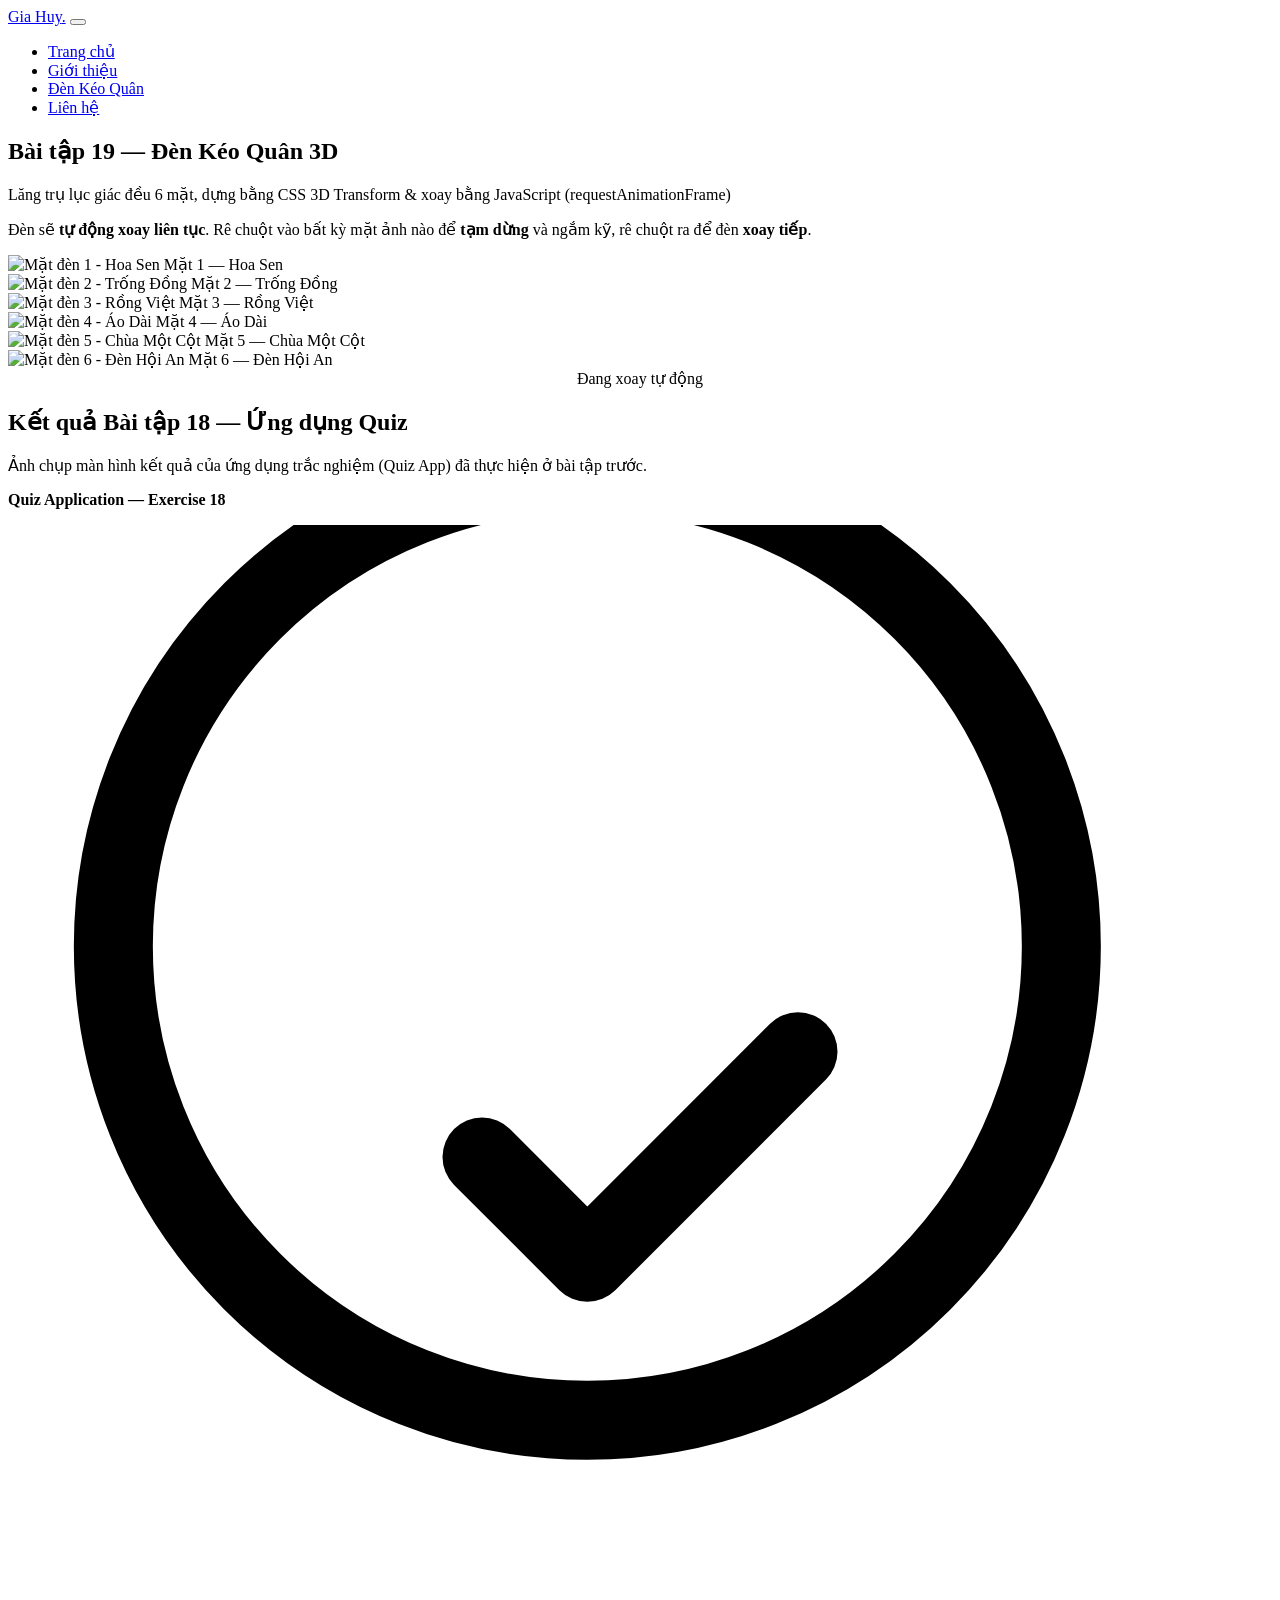
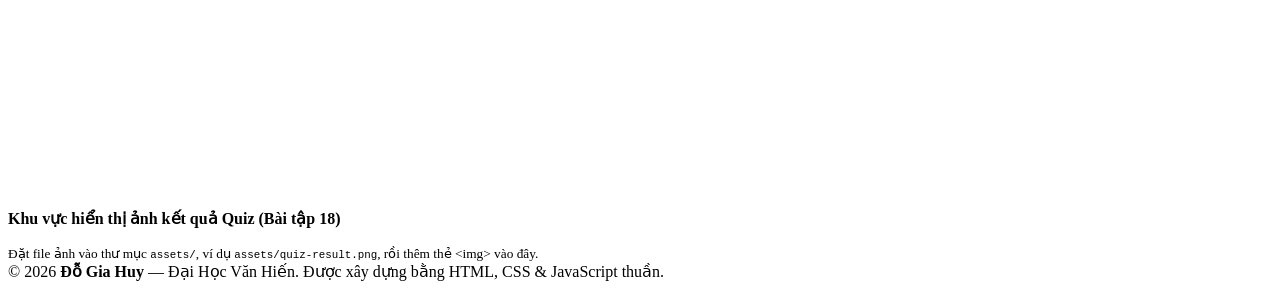
==== den-keo-quan.html @ ddbcc896 "Portfolio + Bai tap 19 Den Keo Quan 3D" ====
<!DOCTYPE html>
<html lang="vi">
<head>
  <meta charset="UTF-8" />
  <meta name="viewport" content="width=device-width, initial-scale=1.0" />
  <title>Đèn Kéo Quân 3D — Bài tập 19 | Đỗ Gia Huy</title>
  <meta
    name="description"
    content="Mô phỏng đèn kéo quân 3D dạng lăng trụ lục giác bằng CSS 3D Transform - Bài tập giữa kỳ 19."
  />

  <link rel="preconnect" href="https://fonts.googleapis.com" />
  <link
    href="https://fonts.googleapis.com/css2?family=Inter:wght@400;500;600;700;800&display=swap"
    rel="stylesheet"
  />
  <link rel="stylesheet" href="css/style.css" />
</head>
<body>
  <!-- ======================= NAVBAR (Bài tập 17.3) ======================= -->
  <header class="navbar">
    <div class="container">
      <a href="index.html" class="navbar__brand">Gia Huy<span>.</span></a>

      <button class="navbar__toggle" aria-label="Mở menu điều hướng" aria-expanded="false">
        <span></span>
        <span></span>
        <span></span>
      </button>

      <nav>
        <ul class="navbar__menu">
          <li><a href="index.html">Trang chủ</a></li>
          <li><a href="about.html">Giới thiệu</a></li>
          <li><a href="den-keo-quan.html" class="is-current">Đèn Kéo Quân</a></li>
          <li><a href="contact.html">Liên hệ</a></li>
        </ul>
      </nav>
    </div>
  </header>

  <!-- ======================= PAGE HEADER ======================= -->
  <section class="page-header">
    <div class="container">
      <h1>Bài tập 19 — Đèn Kéo Quân 3D</h1>
      <p>
        Lăng trụ lục giác đều 6 mặt, dựng bằng CSS 3D Transform &amp; xoay
        bằng JavaScript (requestAnimationFrame)
      </p>
    </div>
  </section>

  <!-- ======================= KHU VỰC MÔ PHỎNG ĐÈN KÉO QUÂN ======================= -->
  <section class="section">
    <div class="container">
      <p class="lantern-hint">
        Đèn sẽ <strong>tự động xoay liên tục</strong>. Rê chuột vào bất kỳ mặt
        ảnh nào để <strong>tạm dừng</strong> và ngắm kỹ, rê chuột ra để đèn
        <strong>xoay tiếp</strong>.
      </p>

      <!-- .lantern-stage thiết lập perspective tạo chiều sâu 3D -->
      <div class="lantern-stage">
        <!-- .lantern là khối transform-style: preserve-3d, được JS xoay quanh trục Y -->
        <div class="lantern" id="lantern">
          <div class="lantern__face">
            <img src="assets/lantern-1.svg" alt="Mặt đèn 1 - Hoa Sen" />
            <span>Mặt 1 — Hoa Sen</span>
          </div>
          <div class="lantern__face">
            <img src="assets/lantern-2.svg" alt="Mặt đèn 2 - Trống Đồng" />
            <span>Mặt 2 — Trống Đồng</span>
          </div>
          <div class="lantern__face">
            <img src="assets/lantern-3.svg" alt="Mặt đèn 3 - Rồng Việt" />
            <span>Mặt 3 — Rồng Việt</span>
          </div>
          <div class="lantern__face">
            <img src="assets/lantern-4.svg" alt="Mặt đèn 4 - Áo Dài" />
            <span>Mặt 4 — Áo Dài</span>
          </div>
          <div class="lantern__face">
            <img src="assets/lantern-5.svg" alt="Mặt đèn 5 - Chùa Một Cột" />
            <span>Mặt 5 — Chùa Một Cột</span>
          </div>
          <div class="lantern__face">
            <img src="assets/lantern-6.svg" alt="Mặt đèn 6 - Đèn Hội An" />
            <span>Mặt 6 — Đèn Hội An</span>
          </div>
        </div>
      </div>

      <div style="text-align: center;">
        <div class="lantern-status">
          <span class="lantern-status__dot"></span>
          <span class="lantern-status__text">Đang xoay tự động</span>
        </div>
      </div>

      <!-- Gợi ý: 6 ảnh trên là placeholder SVG trong /assets — chỉ cần thay
           đường dẫn src bằng ảnh thật của bạn (jpg/png) là xong. -->
    </div>
  </section>

  <!-- ======================= KHU VỰC MINH HOẠ BÀI TẬP 18 — QUIZ APP ======================= -->
  <section class="section" style="padding-top: 0;">
    <div class="container">
      <h2 class="section-title">Kết quả Bài tập 18 — Ứng dụng Quiz</h2>
      <p class="section-subtitle">
        Ảnh chụp màn hình kết quả của ứng dụng trắc nghiệm (Quiz App) đã thực
        hiện ở bài tập trước.
      </p>

      <div class="quiz-showcase">
        <p>
          <strong>Quiz Application — Exercise 18</strong>
        </p>

        <!--
          PLACEHOLDER ẢNH CHỤP KẾT QUẢ QUIZ:
          Thay khối <div class="quiz-showcase__frame"> bên dưới bằng:
            <div class="quiz-showcase__frame has-image">
              <img src="assets/quiz-result.png" alt="Kết quả Quiz - Bài tập 18" />
            </div>
          khi bạn đã có ảnh chụp màn hình thật.
        -->
        <div class="quiz-showcase__frame">
          <svg viewBox="0 0 24 24" fill="none" xmlns="http://www.w3.org/2000/svg">
            <path
              d="M9 12l2 2 4-4m5-2a9 9 0 11-18 0 9 9 0 0118 0z"
              stroke="currentColor"
              stroke-width="1.5"
              stroke-linecap="round"
              stroke-linejoin="round"
            />
          </svg>
          <p><strong>Khu vực hiển thị ảnh kết quả Quiz (Bài tập 18)</strong></p>
          <small>
            Đặt file ảnh vào thư mục <code>assets/</code>, ví dụ
            <code>assets/quiz-result.png</code>, rồi thêm thẻ
            &lt;img&gt; vào đây.
          </small>
        </div>
      </div>
    </div>
  </section>

  <!-- ======================= FOOTER ======================= -->
  <footer class="footer">
    <div class="container">
      &copy; 2026 <strong>Đỗ Gia Huy</strong> — Đại Học Văn Hiến. Được xây
      dựng bằng HTML, CSS &amp; JavaScript thuần.
    </div>
  </footer>

  <script src="js/script.js"></script>
</body>
</html>
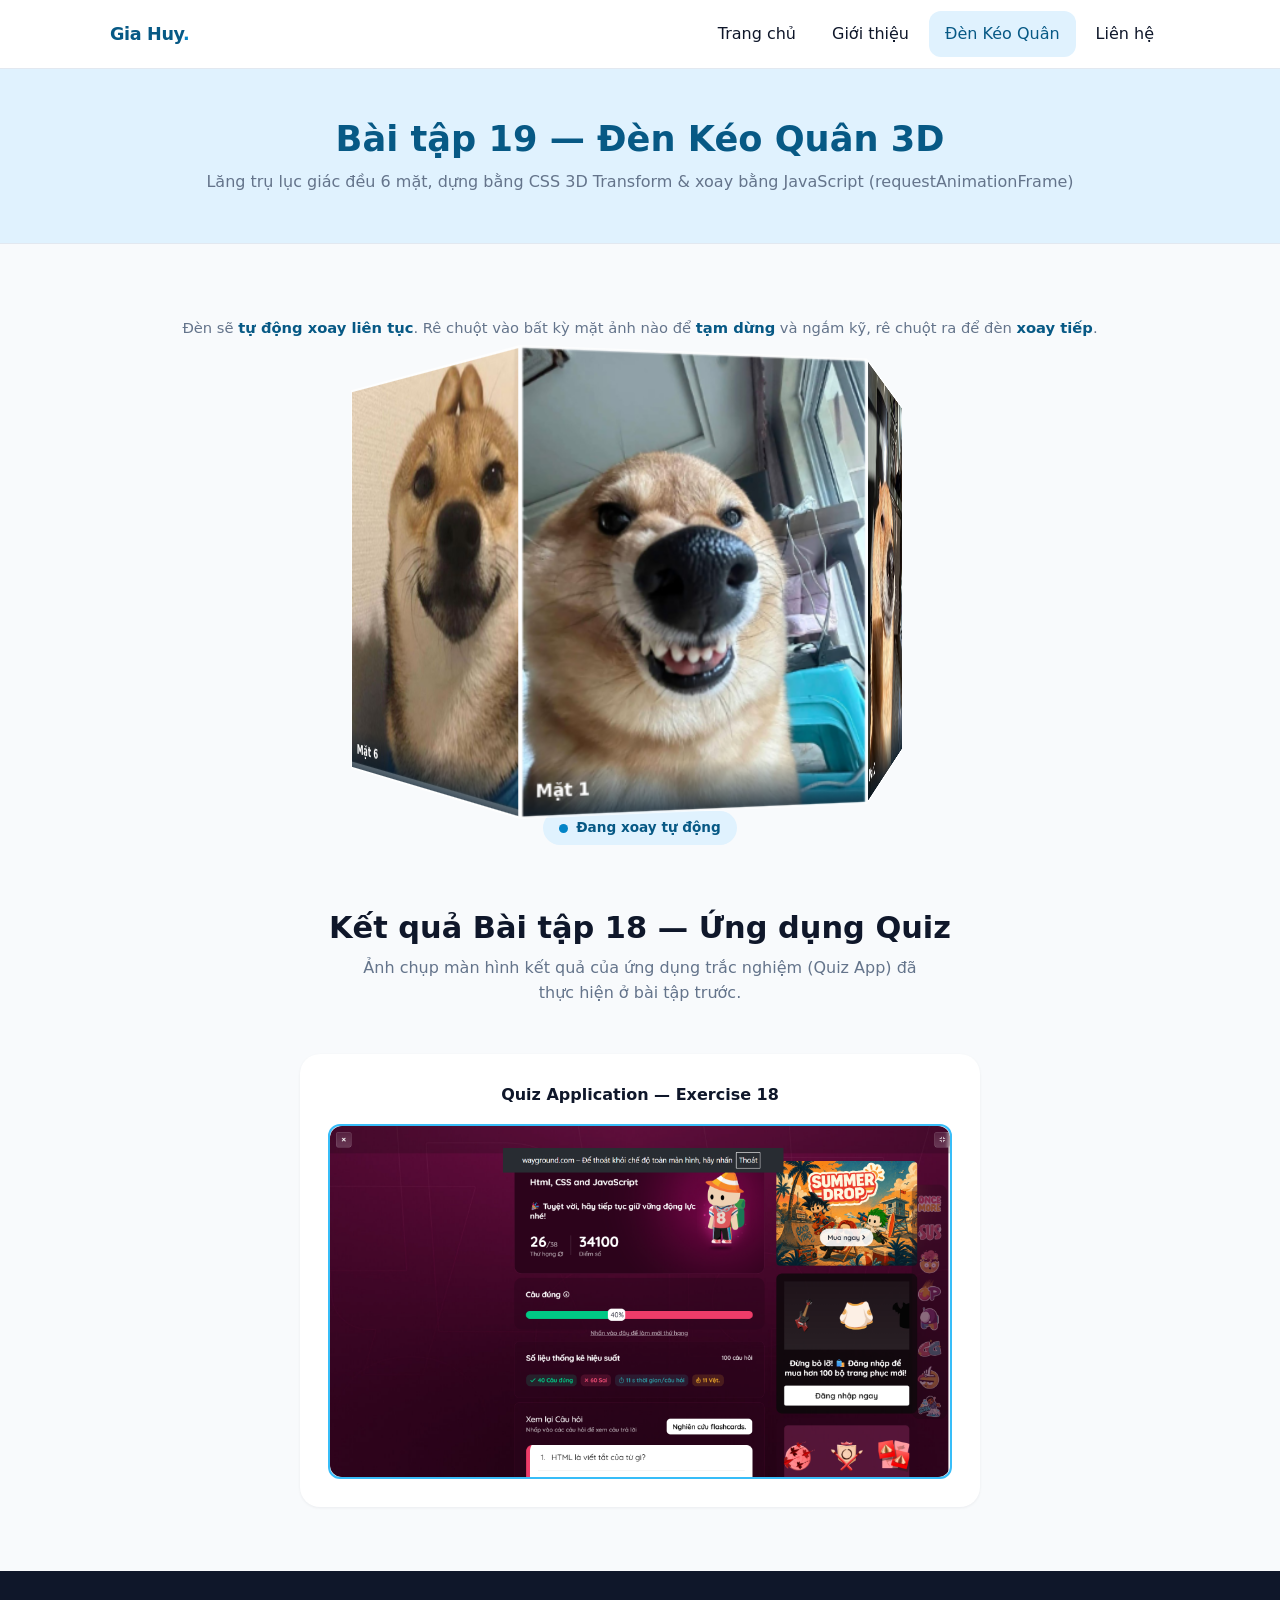
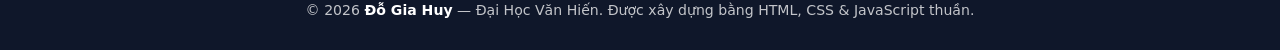
==== commit 8881cfd9: "fix: doi duong dan anh tu assets sang images" ====
--- a/den-keo-quan.html
+++ b/den-keo-quan.html
@@ -64,28 +64,28 @@
         <!-- .lantern là khối transform-style: preserve-3d, được JS xoay quanh trục Y -->
         <div class="lantern" id="lantern">
           <div class="lantern__face">
-            <img src="assets/lantern-1.svg" alt="Mặt đèn 1 - Hoa Sen" />
-            <span>Mặt 1 — Hoa Sen</span>
+            <img src="images/mat1.jpg" alt="Mặt đèn 1" />
+            <span>Mặt 1</span>
           </div>
           <div class="lantern__face">
-            <img src="assets/lantern-2.svg" alt="Mặt đèn 2 - Trống Đồng" />
-            <span>Mặt 2 — Trống Đồng</span>
+            <img src="images/mat2.jpg" alt="Mặt đèn 2" />
+            <span>Mặt 2</span>
           </div>
           <div class="lantern__face">
-            <img src="assets/lantern-3.svg" alt="Mặt đèn 3 - Rồng Việt" />
-            <span>Mặt 3 — Rồng Việt</span>
+             <img src="images/mat3.jpg" alt="Mặt đèn 3" />
+             <span>Mặt 3</span>
           </div>
           <div class="lantern__face">
-            <img src="assets/lantern-4.svg" alt="Mặt đèn 4 - Áo Dài" />
-            <span>Mặt 4 — Áo Dài</span>
+             <img src="images/mat4.jpg" alt="Mặt đèn 4" />
+             <span>Mặt 4</span>
           </div>
           <div class="lantern__face">
-            <img src="assets/lantern-5.svg" alt="Mặt đèn 5 - Chùa Một Cột" />
-            <span>Mặt 5 — Chùa Một Cột</span>
+             <img src="images/mat5.jpg" alt="Mặt đèn 5" />
+             <span>Mặt 5</span>
           </div>
           <div class="lantern__face">
-            <img src="assets/lantern-6.svg" alt="Mặt đèn 6 - Đèn Hội An" />
-            <span>Mặt 6 — Đèn Hội An</span>
+             <img src="images/mat6.jpg" alt="Mặt đèn 6" />
+             <span>Mặt 6</span>
           </div>
         </div>
       </div>
@@ -97,8 +97,7 @@
         </div>
       </div>
 
-      <!-- Gợi ý: 6 ảnh trên là placeholder SVG trong /assets — chỉ cần thay
-           đường dẫn src bằng ảnh thật của bạn (jpg/png) là xong. -->
+    
     </div>
   </section>
 
@@ -120,26 +119,12 @@
           PLACEHOLDER ẢNH CHỤP KẾT QUẢ QUIZ:
           Thay khối <div class="quiz-showcase__frame"> bên dưới bằng:
             <div class="quiz-showcase__frame has-image">
-              <img src="assets/quiz-result.png" alt="Kết quả Quiz - Bài tập 18" />
+              <img src="images/quiz-result.png" alt="Kết quả Quiz - Bài tập 18" />
             </div>
           khi bạn đã có ảnh chụp màn hình thật.
         -->
-        <div class="quiz-showcase__frame">
-          <svg viewBox="0 0 24 24" fill="none" xmlns="http://www.w3.org/2000/svg">
-            <path
-              d="M9 12l2 2 4-4m5-2a9 9 0 11-18 0 9 9 0 0118 0z"
-              stroke="currentColor"
-              stroke-width="1.5"
-              stroke-linecap="round"
-              stroke-linejoin="round"
-            />
-          </svg>
-          <p><strong>Khu vực hiển thị ảnh kết quả Quiz (Bài tập 18)</strong></p>
-          <small>
-            Đặt file ảnh vào thư mục <code>assets/</code>, ví dụ
-            <code>assets/quiz-result.png</code>, rồi thêm thẻ
-            &lt;img&gt; vào đây.
-          </small>
+        <div class="quiz-showcase__frame has-image">
+        <img src="images/quiz-result.png" alt="Kết quả Quiz - Bài tập 18" />
         </div>
       </div>
     </div>
--- a/css/style.css
+++ b/css/style.css
@@ -0,0 +1,634 @@
+/*1. CSS VARIABLES — BẢNG MÀU & BIẾN DÙNG CHUNG*/
+:root {
+  /* Bảng màu chính */
+  --color-primary: #0284c7;       
+  --color-primary-dark: #075985;   
+  --color-primary-light: #38bdf8;  
+  --color-accent-bg: #e0f2fe;      
+  --color-white: #ffffff;
+  --color-bg: #f8fafc;            
+  --color-text: #0f172a;          
+  --color-text-muted: #64748b;     
+  --color-border: #e2e8f0;
+
+  /* Hiệu ứng đổ bóng */
+  --shadow-sm: 0 1px 3px rgba(15, 23, 42, 0.06);
+  --shadow-md: 0 8px 24px rgba(2, 132, 199, 0.12);
+  --shadow-lg: 0 16px 40px rgba(2, 132, 199, 0.18);
+
+  /* Bo góc & khoảng cách */
+  --radius-md: 12px;
+  --radius-lg: 20px;
+  --container-width: 1100px;
+
+  /* Typography */
+  --font-base: "Inter", "Segoe UI", system-ui, -apple-system, sans-serif;
+}
+
+/*2. RESET CƠ BẢN & TYPOGRAPHY TỔNG QUÁT*/
+* {
+  margin: 0;
+  padding: 0;
+  box-sizing: border-box;
+}
+
+html {
+  scroll-behavior: smooth;
+}
+
+body {
+  font-family: var(--font-base);
+  color: var(--color-text);
+  background-color: var(--color-bg);
+  line-height: 1.6;
+  -webkit-font-smoothing: antialiased;
+}
+
+img {
+  max-width: 100%;
+  display: block;
+}
+
+a {
+  text-decoration: none;
+  color: inherit;
+}
+
+ul {
+  list-style: none;
+}
+
+h1, h2, h3, h4 {
+  line-height: 1.25;
+  font-weight: 700;
+}
+
+/* Focus rõ ràng cho điều hướng bằng bàn phím (a11y) */
+a:focus-visible,
+button:focus-visible {
+  outline: 3px solid var(--color-primary-light);
+  outline-offset: 2px;
+}
+
+.container {
+  width: 100%;
+  max-width: var(--container-width);
+  margin: 0 auto;
+  padding: 0 20px;
+}
+
+.section {
+  padding: 64px 0;
+}
+
+.section-title {
+  font-size: 1.9rem;
+  text-align: center;
+  margin-bottom: 8px;
+}
+
+.section-subtitle {
+  text-align: center;
+  color: var(--color-text-muted);
+  max-width: 560px;
+  margin: 0 auto 40px;
+}
+
+/*3. NAVIGATION BAR — RESPONSIVE (MOBILE-FIRST)*/
+.navbar {
+  position: sticky;
+  top: 0;
+  z-index: 100;
+  background-color: var(--color-white);
+  border-bottom: 1px solid var(--color-border);
+}
+
+.navbar .container {
+  display: flex;
+  align-items: center;
+  justify-content: space-between;
+  height: 68px;
+}
+
+.navbar__brand {
+  font-weight: 800;
+  font-size: 1.1rem;
+  color: var(--color-primary-dark);
+  letter-spacing: -0.02em;
+}
+
+.navbar__brand span {
+  color: var(--color-primary);
+}
+
+/* Nút hamburger — chỉ hiện trên mobile */
+.navbar__toggle {
+  display: flex;
+  flex-direction: column;
+  justify-content: center;
+  gap: 5px;
+  width: 38px;
+  height: 38px;
+  border: none;
+  background: transparent;
+  cursor: pointer;
+  z-index: 110;
+}
+
+.navbar__toggle span {
+  display: block;
+  width: 100%;
+  height: 2px;
+  background-color: var(--color-text);
+  border-radius: 2px;
+  transition: transform 0.25s ease, opacity 0.25s ease;
+}
+
+/* Hiệu ứng hamburger -> dấu X khi menu mở */
+.navbar__toggle.is-active span:nth-child(1) {
+  transform: translateY(7px) rotate(45deg);
+}
+.navbar__toggle.is-active span:nth-child(2) {
+  opacity: 0;
+}
+.navbar__toggle.is-active span:nth-child(3) {
+  transform: translateY(-7px) rotate(-45deg);
+}
+
+/* Mobile: menu trượt xuống dạng dropdown full-width */
+.navbar__menu {
+  position: absolute;
+  top: 68px;
+  left: 0;
+  right: 0;
+  display: flex;
+  flex-direction: column;
+  background-color: var(--color-white);
+  border-bottom: 1px solid var(--color-border);
+  box-shadow: var(--shadow-md);
+  max-height: 0;
+  overflow: hidden;
+  transition: max-height 0.3s ease;
+}
+
+.navbar__menu.is-open {
+  max-height: 320px;
+}
+
+.navbar__menu li {
+  border-top: 1px solid var(--color-border);
+}
+
+.navbar__menu a {
+  display: block;
+  padding: 14px 20px;
+  font-weight: 500;
+  color: var(--color-text);
+  transition: background-color 0.2s ease, color 0.2s ease;
+}
+
+.navbar__menu a:hover,
+.navbar__menu a.is-current {
+  background-color: var(--color-accent-bg);
+  color: var(--color-primary-dark);
+}
+
+/* Desktop: chuyển sang thanh ngang, ẩn hamburger */
+@media (min-width: 768px) {
+  .navbar__toggle {
+    display: none;
+  }
+
+  .navbar__menu {
+    position: static;
+    flex-direction: row;
+    max-height: none;
+    overflow: visible;
+    box-shadow: none;
+    border-bottom: none;
+    background: transparent;
+    gap: 4px;
+  }
+
+  .navbar__menu li {
+    border-top: none;
+  }
+
+  .navbar__menu a {
+    padding: 10px 16px;
+    border-radius: var(--radius-md);
+  }
+}
+
+/*4. HERO HEADER — KHỐI XANH LỚN TRANG CHỦ*/
+.hero {
+  background: linear-gradient(135deg, var(--color-primary) 0%, var(--color-primary-dark) 100%);
+  color: var(--color-white);
+  padding: 88px 0 96px;
+  text-align: center;
+}
+
+.hero__avatar {
+  width: 124px;
+  height: 124px;
+  border-radius: 50%;
+  background-color: rgba(255, 255, 255, 0.15);
+  border: 3px solid rgba(255, 255, 255, 0.55);
+  margin: 0 auto 24px;
+  display: flex;
+  align-items: center;
+  justify-content: center;
+  font-size: 2.4rem;
+  font-weight: 800;
+}
+
+.hero__name {
+  font-size: clamp(2rem, 5vw, 3rem);
+  margin-bottom: 10px;
+}
+
+.hero__subtitle {
+  font-size: 1.05rem;
+  font-weight: 400;
+  color: rgba(255, 255, 255, 0.85);
+  margin-bottom: 28px;
+}
+
+.hero__actions {
+  display: flex;
+  gap: 14px;
+  justify-content: center;
+  flex-wrap: wrap;
+}
+
+.btn {
+  display: inline-block;
+  padding: 12px 26px;
+  border-radius: var(--radius-md);
+  font-weight: 600;
+  font-size: 0.95rem;
+  transition: transform 0.18s ease, box-shadow 0.18s ease, background-color 0.18s ease;
+  border: 2px solid transparent;
+  cursor: pointer;
+}
+
+.btn--primary {
+  background-color: var(--color-white);
+  color: var(--color-primary-dark);
+}
+
+.btn--primary:hover {
+  transform: translateY(-2px);
+  box-shadow: var(--shadow-lg);
+}
+
+.btn--ghost {
+  border-color: rgba(255, 255, 255, 0.6);
+  color: var(--color-white);
+}
+
+.btn--ghost:hover {
+  background-color: rgba(255, 255, 255, 0.12);
+  transform: translateY(-2px);
+}
+
+/*5. PROJECT CARDS — DỰ ÁN NỔI BẬT (VIỀN TRÁI XANH)*/
+.projects-grid {
+  display: grid;
+  grid-template-columns: 1fr;
+  gap: 24px;
+}
+
+@media (min-width: 700px) {
+  .projects-grid {
+    grid-template-columns: repeat(3, 1fr);
+  }
+}
+
+.project-card {
+  background-color: var(--color-white);
+  border-radius: var(--radius-lg);
+  padding: 28px 24px;
+  border-left: 5px solid var(--color-primary); /* viền trái xanh đặc trưng */
+  box-shadow: var(--shadow-sm);
+  transition: transform 0.25s ease, box-shadow 0.25s ease;
+}
+
+.project-card:hover {
+  transform: translateY(-6px);
+  box-shadow: var(--shadow-md);
+}
+
+.project-card__icon {
+  width: 46px;
+  height: 46px;
+  border-radius: 10px;
+  background-color: var(--color-accent-bg);
+  color: var(--color-primary);
+  display: flex;
+  align-items: center;
+  justify-content: center;
+  font-weight: 800;
+  margin-bottom: 16px;
+}
+
+.project-card__title {
+  font-size: 1.15rem;
+  margin-bottom: 8px;
+  color: var(--color-text);
+}
+
+.project-card__desc {
+  color: var(--color-text-muted);
+  font-size: 0.94rem;
+}
+
+.project-card__tag {
+  display: inline-block;
+  margin-top: 16px;
+  font-size: 0.78rem;
+  font-weight: 700;
+  color: var(--color-primary-dark);
+  background-color: var(--color-accent-bg);
+  padding: 4px 10px;
+  border-radius: 999px;
+}
+
+/*6. FOOTER*/
+.footer {
+  background-color: var(--color-text);
+  color: rgba(255, 255, 255, 0.75);
+  text-align: center;
+  padding: 28px 0;
+  font-size: 0.88rem;
+}
+
+.footer strong {
+  color: var(--color-white);
+}
+
+/*7. PAGE HEADER PHỤ (dùng cho about / contact / đèn kéo quân)*/
+.page-header {
+  background-color: var(--color-accent-bg);
+  padding: 48px 0;
+  text-align: center;
+  border-bottom: 1px solid var(--color-border);
+}
+
+.page-header h1 {
+  color: var(--color-primary-dark);
+  font-size: clamp(1.6rem, 4vw, 2.2rem);
+}
+
+.page-header p {
+  color: var(--color-text-muted);
+  margin-top: 8px;
+}
+
+/*8. TRANG GIỚI THIỆU / LIÊN HỆ — KHỐI NỘI DUNG ĐƠN GIẢN*/
+.info-card {
+  background-color: var(--color-white);
+  border-radius: var(--radius-lg);
+  padding: 32px;
+  box-shadow: var(--shadow-sm);
+  max-width: 720px;
+  margin: 0 auto;
+}
+
+.info-card h2 {
+  color: var(--color-primary-dark);
+  margin-bottom: 14px;
+  font-size: 1.3rem;
+}
+
+.info-card p + h2 {
+  margin-top: 28px;
+}
+
+.info-list {
+  margin-top: 8px;
+}
+
+.info-list li {
+  padding: 10px 0;
+  border-bottom: 1px dashed var(--color-border);
+  display: flex;
+  gap: 10px;
+}
+
+.info-list li:last-child {
+  border-bottom: none;
+}
+
+.info-list b {
+  color: var(--color-text);
+  min-width: 90px;
+}
+
+.contact-form {
+  display: flex;
+  flex-direction: column;
+  gap: 16px;
+}
+
+.contact-form label {
+  font-weight: 600;
+  font-size: 0.9rem;
+  margin-bottom: 6px;
+  display: block;
+}
+
+.contact-form input,
+.contact-form textarea {
+  width: 100%;
+  padding: 12px 14px;
+  border: 1px solid var(--color-border);
+  border-radius: var(--radius-md);
+  font-family: inherit;
+  font-size: 0.95rem;
+  background-color: var(--color-bg);
+  transition: border-color 0.2s ease, box-shadow 0.2s ease;
+}
+
+.contact-form input:focus,
+.contact-form textarea:focus {
+  outline: none;
+  border-color: var(--color-primary);
+  box-shadow: 0 0 0 3px var(--color-accent-bg);
+}
+
+/*9. BÀI TẬP 19 — ĐÈN KÉO QUÂN 3D (HEXAGONAL PRISM)*/
+
+.lantern-stage {
+  display: flex;
+  justify-content: center;
+  align-items: center;
+  padding: 60px 20px 40px;
+  /* perspective tạo độ sâu 3D cho toàn bộ khối đèn */
+  perspective: 1100px;
+}
+
+.lantern {
+  position: relative;
+  width: 280px;
+  height: 360px;
+  /* preserve-3d giữ các mặt con trong không gian 3D thay vì làm dẹt chúng */
+  transform-style: preserve-3d;
+  /* will-change giúp animation xoay mượt hơn (tối ưu GPU) */
+  will-change: transform;
+}
+
+.lantern__face {
+  position: absolute;
+  inset: 0;
+  width: 280px;
+  height: 360px;
+  overflow: hidden;
+  border: 2px solid rgba(255, 255, 255, 0.7);
+  box-shadow: inset 0 0 30px rgba(2, 132, 199, 0.25);
+  /* backface-visibility: hidden để các mặt khuất không gây "xuyên hình" */
+  backface-visibility: hidden;
+}
+
+.lantern__face img {
+  width: 100%;
+  height: 100%;
+  object-fit: cover;
+  transition: filter 0.25s ease, transform 0.25s ease;
+}
+
+/* Khi hover vào 1 mặt: phóng to nhẹ + sáng ảnh để phản hồi rõ cho người dùng */
+.lantern__face:hover img {
+  filter: brightness(1.08) saturate(1.15);
+  transform: scale(1.04);
+}
+
+.lantern__face span {
+  position: absolute;
+  bottom: 0;
+  left: 0;
+  right: 0;
+  padding: 8px 10px;
+  background: linear-gradient(to top, rgba(2, 23, 40, 0.75), transparent);
+  color: var(--color-white);
+  font-size: 0.82rem;
+  font-weight: 600;
+}
+
+/* 6 mặt được xoay 60° mỗi mặt và đẩy ra xa tâm RADIUS = 242.5px */
+.lantern__face:nth-child(1) { transform: rotateY(0deg)   translateZ(242.5px); }
+.lantern__face:nth-child(2) { transform: rotateY(60deg)  translateZ(242.5px); }
+.lantern__face:nth-child(3) { transform: rotateY(120deg) translateZ(242.5px); }
+.lantern__face:nth-child(4) { transform: rotateY(180deg) translateZ(242.5px); }
+.lantern__face:nth-child(5) { transform: rotateY(240deg) translateZ(242.5px); }
+.lantern__face:nth-child(6) { transform: rotateY(300deg) translateZ(242.5px); }
+
+.lantern-hint {
+  text-align: center;
+  color: var(--color-text-muted);
+  font-size: 0.92rem;
+  margin-top: 8px;
+}
+
+.lantern-hint strong {
+  color: var(--color-primary-dark);
+}
+
+.lantern-status {
+  display: inline-flex;
+  align-items: center;
+  gap: 8px;
+  margin: 12px auto 0;
+  padding: 6px 16px;
+  border-radius: 999px;
+  background-color: var(--color-accent-bg);
+  color: var(--color-primary-dark);
+  font-size: 0.85rem;
+  font-weight: 700;
+  width: fit-content;
+}
+
+.lantern-status__dot {
+  width: 9px;
+  height: 9px;
+  border-radius: 50%;
+  background-color: var(--color-primary);
+  animation: pulse 1.4s infinite ease-in-out;
+}
+
+.lantern-status.is-paused .lantern-status__dot {
+  background-color: #f59e0b;
+  animation: none;
+}
+
+@keyframes pulse {
+  0%, 100% { opacity: 1; transform: scale(1); }
+  50% { opacity: 0.4; transform: scale(0.7); }
+}
+
+/*10. KHỐI MINH HOẠ BÀI TẬP 18 — QUIZ APPLICATION SCREENSHOT*/
+.quiz-showcase {
+  background-color: var(--color-white);
+  border-radius: var(--radius-lg);
+  padding: 28px;
+  box-shadow: var(--shadow-sm);
+  max-width: 680px;
+  margin: 48px auto 0;
+  text-align: center;
+}
+
+.quiz-showcase__frame {
+  border: 2px dashed var(--color-primary-light);
+  border-radius: var(--radius-md);
+  background-color: var(--color-accent-bg);
+  padding: 36px 20px;
+  margin-top: 16px;
+  color: var(--color-primary-dark);
+}
+
+.quiz-showcase__frame svg {
+  width: 64px;
+  height: 64px;
+  margin-bottom: 10px;
+}
+
+.quiz-showcase__frame small {
+  display: block;
+  margin-top: 6px;
+  color: var(--color-text-muted);
+  font-size: 0.82rem;
+}
+
+.quiz-showcase__frame.has-image {
+  border-style: solid;
+  padding: 0;
+  overflow: hidden;
+}
+
+.quiz-showcase__frame.has-image img {
+  border-radius: var(--radius-md);
+}
+
+/*11. RESPONSIVE NHỎ HƠN CHO LỒNG ĐÈN (MOBILE)*/
+@media (max-width: 480px) {
+  .lantern,
+  .lantern__face {
+    width: 200px;
+    height: 260px;
+  }
+
+  /* RADIUS mới cho FACE_WIDTH = 200px => 100 / tan(30°) ≈ 173.2px */
+  .lantern__face:nth-child(1) { transform: rotateY(0deg)   translateZ(173.2px); }
+  .lantern__face:nth-child(2) { transform: rotateY(60deg)  translateZ(173.2px); }
+  .lantern__face:nth-child(3) { transform: rotateY(120deg) translateZ(173.2px); }
+  .lantern__face:nth-child(4) { transform: rotateY(180deg) translateZ(173.2px); }
+  .lantern__face:nth-child(5) { transform: rotateY(240deg) translateZ(173.2px); }
+  .lantern__face:nth-child(6) { transform: rotateY(300deg) translateZ(173.2px); }
+}
+
+/*12. TÔN TRỌNG PREFERS-REDUCED-MOTION (A11Y)*/
+@media (prefers-reduced-motion: reduce) {
+  html {
+    scroll-behavior: auto;
+  }
+}
